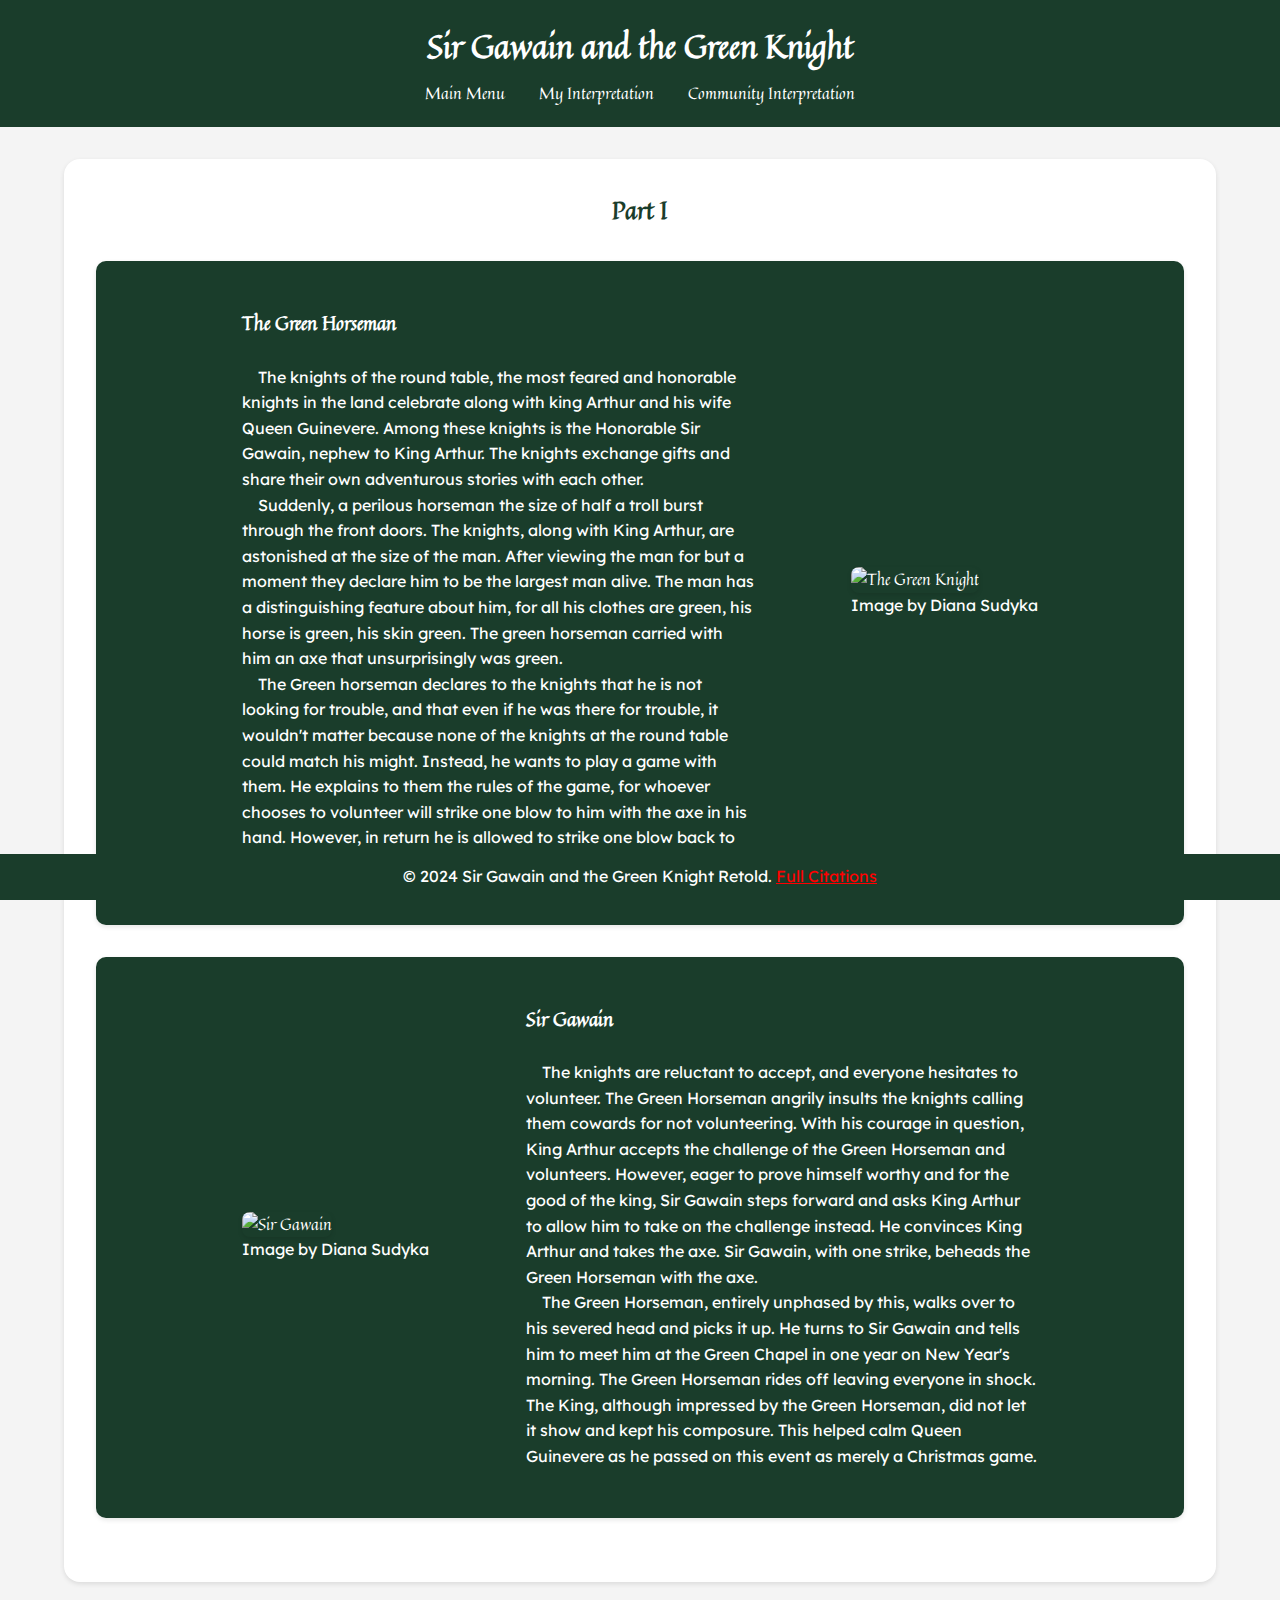
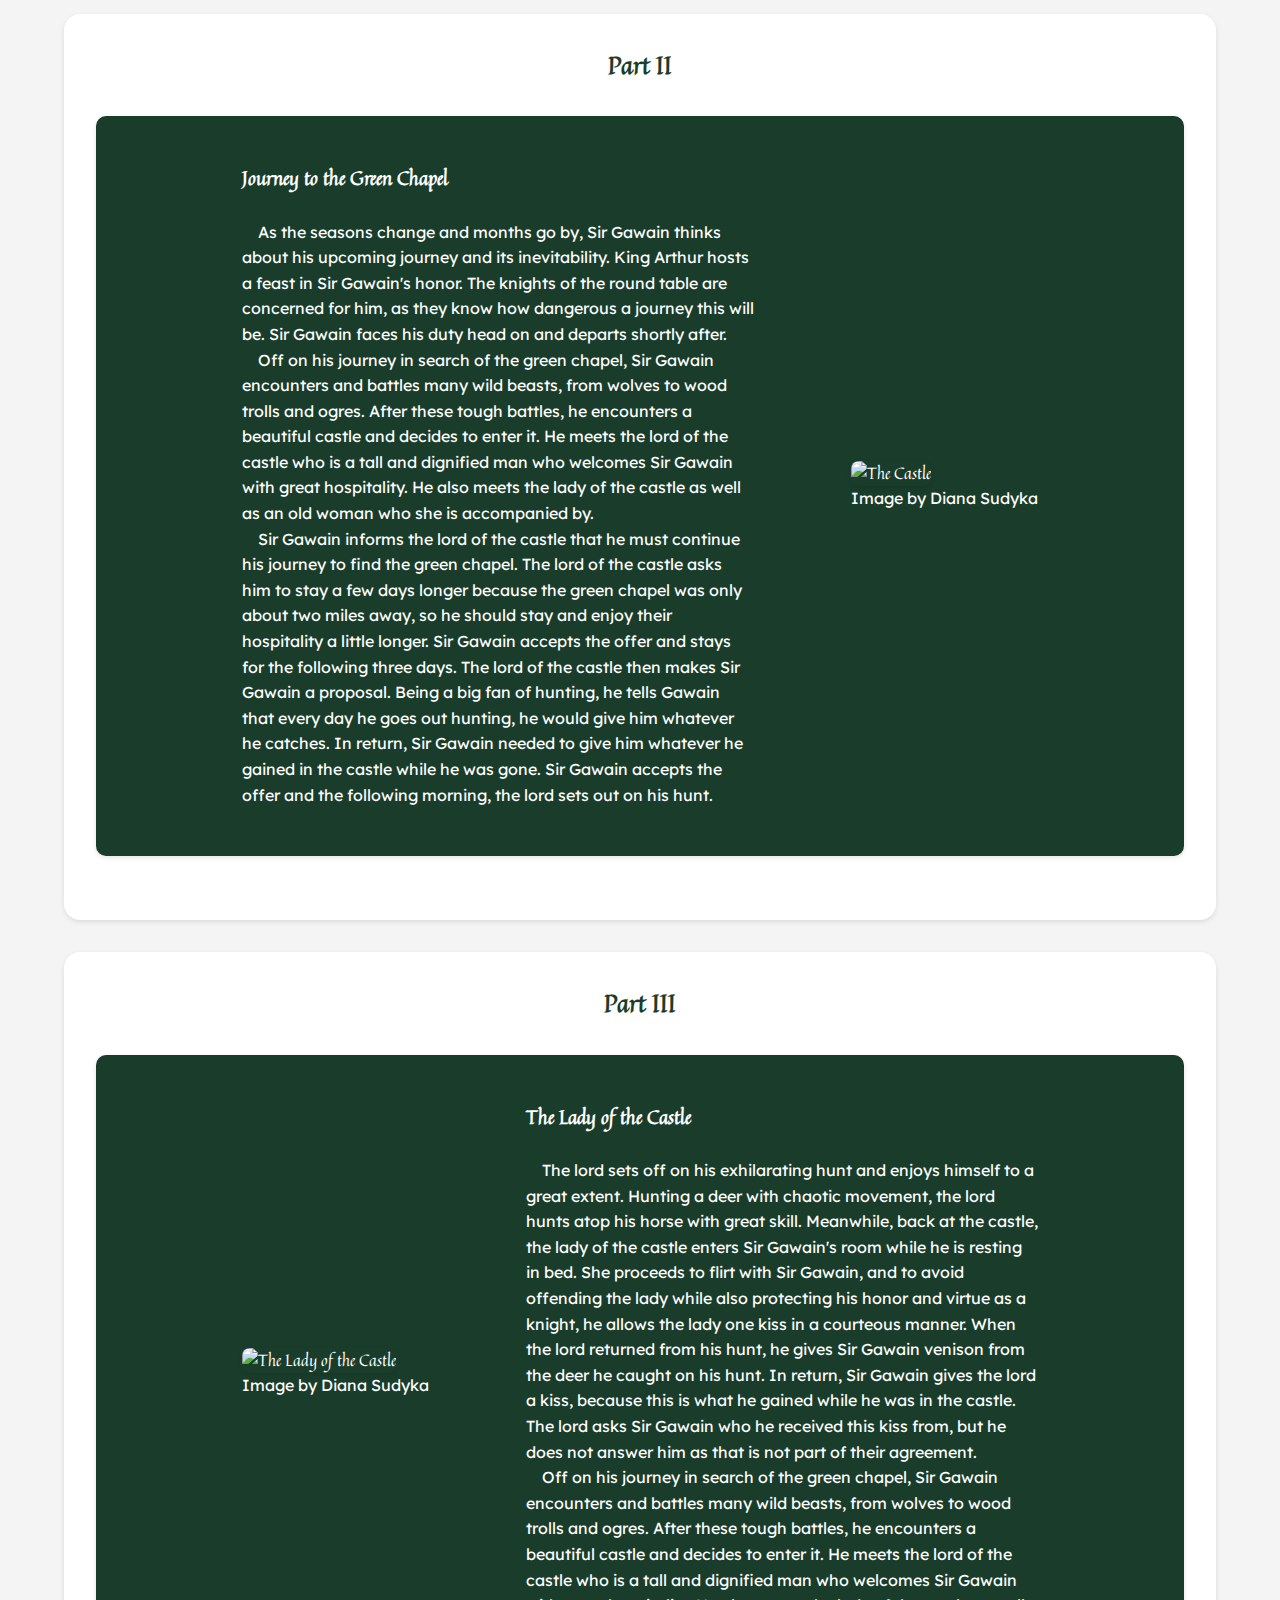
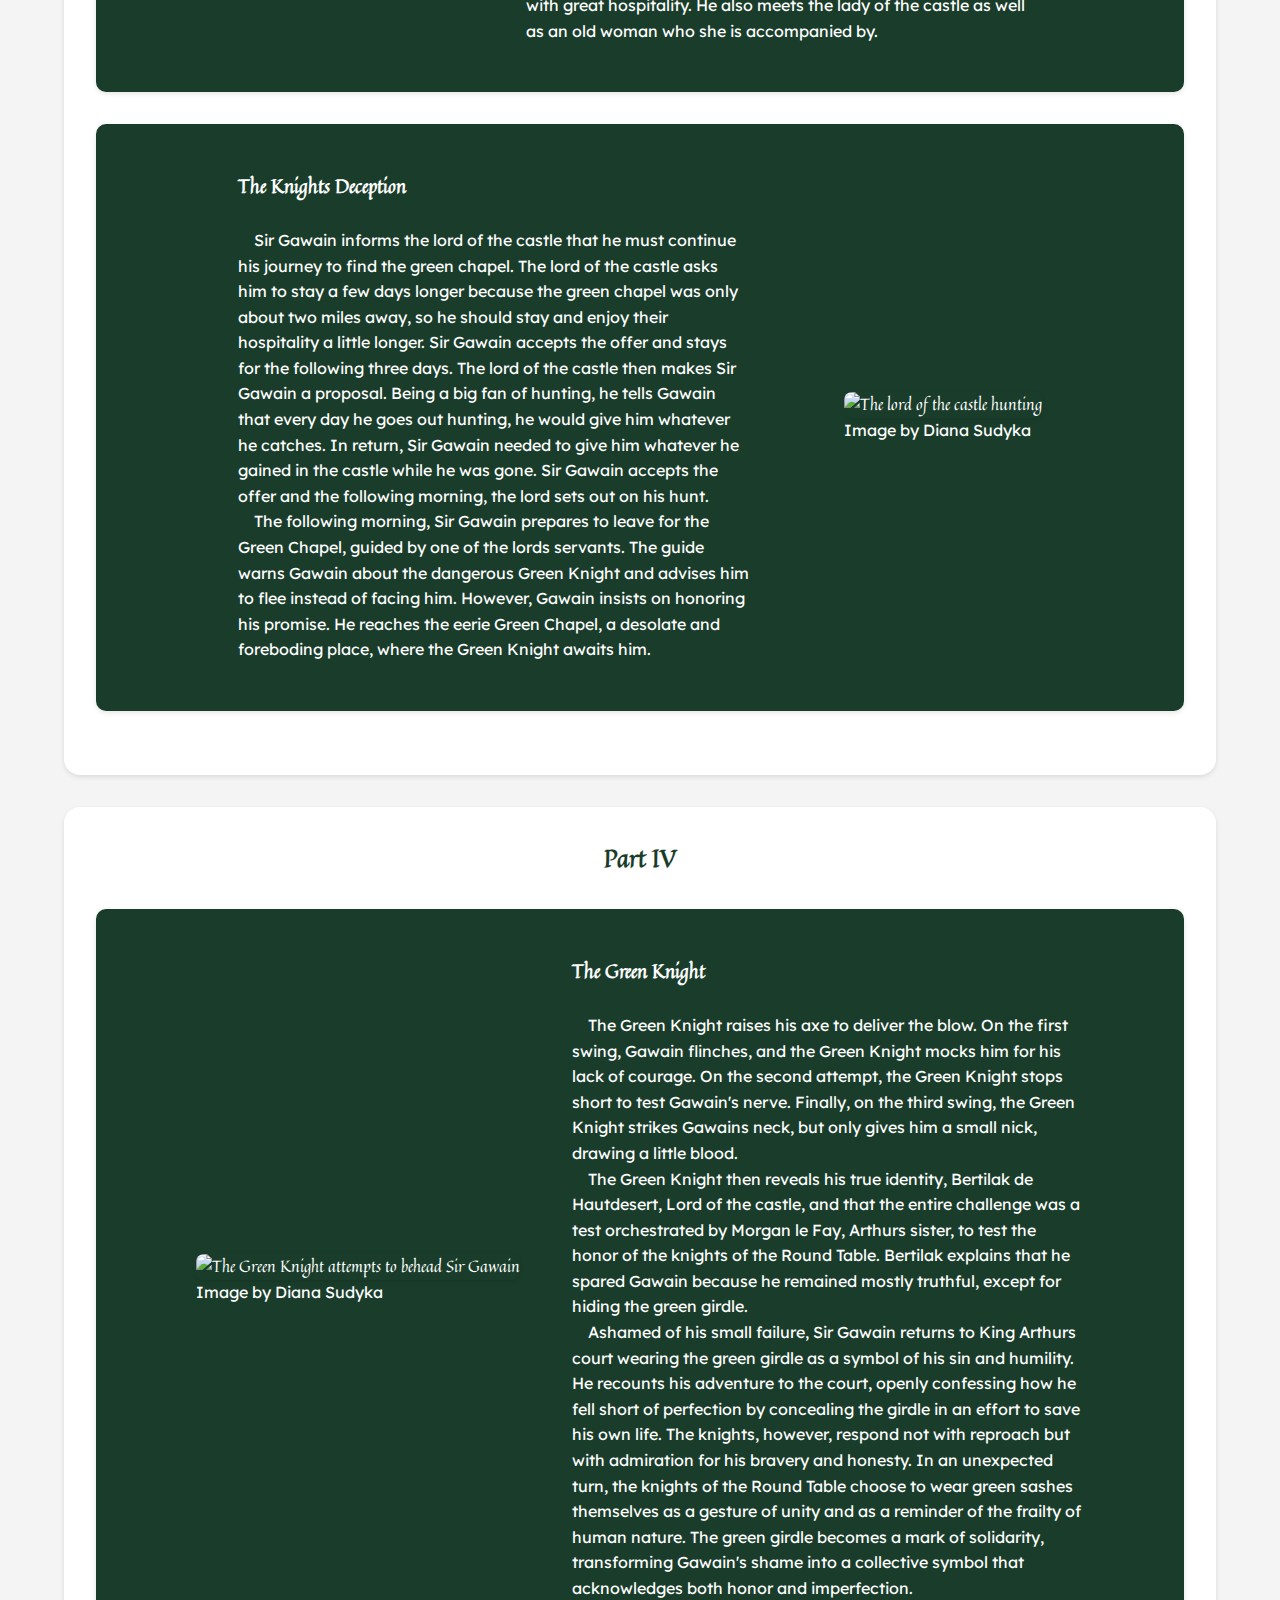
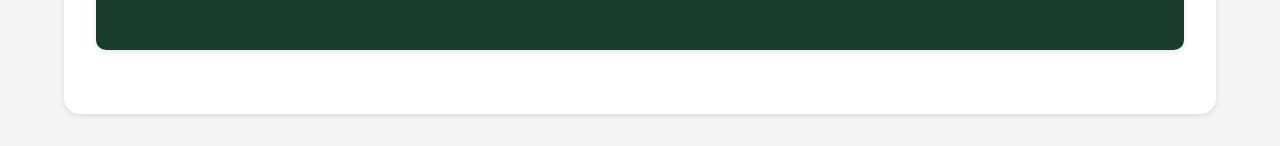
==== index.html @ 49ab085c "Add files via upload" ====
<!DOCTYPE html>
<html lang="en">
<head>
    <meta charset="UTF-8">
    <meta name="viewport" content="width=device-width, initial-scale=1.0">
    <meta name="author" content="Eduardo Salazar">
    <meta name="description" content="My Creative Reinterpretation assignment">
    <link rel="icon" href="/img/icon.png" type="image/png">
    <link rel="stylesheet" href="style.css" type="text/css">
    <title>Creative Reinterpretation</title>
</head>
<body>
    <header>
        <div class="logo">
            <h1>Sir Gawain and the Green Knight</h1>
        </div>
        <nav>
            <ul>
                <li><a href="index.html">Main Menu</a></li>
                <li><a href="my-inter.html">My Interpretation</a></li>
                <li><a href="com-inter.html">Community Interpretation</a></li>
            </ul>
        </nav>
    </header>

    <main>
        <section id="Part I" class="section">
            <h2>Part I</h2>
            <div class="figure">
                <div class="text">
                    <h3>The Green Horseman</h3>
                    <br>
                    <p>&nbsp;&nbsp;&nbsp;&nbsp;The knights of the round table, the most feared and honorable knights in the land celebrate along with king Arthur and his wife Queen Guinevere. Among these knights is the Honorable Sir Gawain, nephew to King Arthur. The knights exchange gifts and share their own adventurous stories with each other.</p>
                    <p>&nbsp;&nbsp;&nbsp;&nbsp;Suddenly, a perilous horseman the size of half a troll burst through the front doors. The knights, along with King Arthur, are astonished at the size of the man. After viewing the man for but a moment they declare him to be the largest man alive. The man has a distinguishing feature about him, for all his clothes are green, his horse is green, his skin green. The green horseman carried with him an axe that unsurprisingly was green.</p>
                    <p>&nbsp;&nbsp;&nbsp;&nbsp;The Green horseman declares to the knights that he is not looking for trouble, and that even if he was there for trouble, it wouldn't matter because none of the knights at the round table could match his might. Instead, he wants to play a game with them. He explains to them the rules of the game, for whoever chooses to volunteer will strike one blow to him with the axe in his hand. However, in return he is allowed to strike one blow back to them in exactly one year and one day from now.</p>
                </div>
                <figure>
                    <img src="img/img-1.jpg" alt="The Green Knight" style="max-height: 35vh;">
                    <figcaption>Image by Diana Sudyka</figcaption>
                </figure>
            </div>
            <div class="figure">
                <figure>
                    <img src="img/img-2.jpg" alt="Sir Gawain" style="max-width: 25vw;">
                    <figcaption>Image by Diana Sudyka</figcaption>
                </figure>
                <div class="text">
                    <h3>Sir Gawain</h3>
                    <br>
                    <p>&nbsp;&nbsp;&nbsp;&nbsp;The knights are reluctant to accept, and everyone hesitates to volunteer. The Green Horseman angrily insults the knights calling them cowards for not volunteering. With his courage in question, King Arthur accepts the challenge of the Green Horseman and volunteers. However, eager to prove himself worthy and for the good of the king, Sir Gawain steps forward and asks King Arthur to allow him to take on the challenge instead. He convinces King Arthur and takes the axe. Sir Gawain, with one strike, beheads the Green Horseman with the axe.</p>
                    <p>&nbsp;&nbsp;&nbsp;&nbsp;The Green Horseman, entirely unphased by this, walks over to his severed head and picks it up. He turns to Sir Gawain and tells him to meet him at the Green Chapel in one year on New Year's morning. The Green Horseman rides off leaving everyone in shock. The King, although impressed by the Green Horseman, did not let it show and kept his composure. This helped calm Queen Guinevere as he passed on this event as merely a Christmas game.</p>
                </div>
            </div>
        </section>

        <section id="Part II" class="section">
            <h2>Part II</h2>
            <div class="figure">
                <div class="text">
                    <h3>Journey to the Green Chapel</h3>
                    <br>
                    <p>&nbsp;&nbsp;&nbsp;&nbsp;As the seasons change and months go by, Sir Gawain thinks about his upcoming journey and its inevitability. King Arthur hosts a feast in Sir Gawain's honor. The knights of the round table are concerned for him, as they know how dangerous a journey this will be. Sir Gawain faces his duty head on and departs shortly after.</p>
                    <p>&nbsp;&nbsp;&nbsp;&nbsp;Off on his journey in search of the green chapel, Sir Gawain encounters and battles many wild beasts, from wolves to wood trolls and ogres. After these tough battles, he encounters a beautiful castle and decides to enter it. He meets the lord of the castle who is a tall and dignified man who welcomes Sir Gawain with great hospitality. He also meets the lady of the castle as well as an old woman who she is accompanied by.</p>
                    <p>&nbsp;&nbsp;&nbsp;&nbsp;Sir Gawain informs the lord of the castle that he must continue his journey to find the green chapel. The lord of the castle asks him to stay a few days longer because the green chapel was only about two miles away, so he should stay and enjoy their hospitality a little longer. Sir Gawain accepts the offer and stays for the following three days. The lord of the castle then makes Sir Gawain a proposal. Being a big fan of hunting, he tells Gawain that every day he goes out hunting, he would give him whatever he catches. In return, Sir Gawain needed to give him whatever he gained in the castle while he was gone. Sir Gawain accepts the offer and the following morning, the lord sets out on his hunt.</p>
                </div>
                <figure>
                    <img src="img/img-3.jpg" alt="The Castle" style="max-width: 30vw;">
                    <figcaption>Image by Diana Sudyka</figcaption>
                </figure>
            </div>
        </section>

        <section id="Part III" class="section">
            <h2>Part III</h2>
            <div class="figure">
                <figure>
                    <img src="img/img-6.jpg" alt="The Lady of the Castle" style="max-width: 25vw;">
                    <figcaption>Image by Diana Sudyka</figcaption>
                </figure>
                <div class="text">
                    <h3>The Lady of the Castle</h3>
                    <br>
                    <p>&nbsp;&nbsp;&nbsp;&nbsp;The lord sets off on his exhilarating hunt and enjoys himself to a great extent. Hunting a deer with chaotic movement, the lord hunts atop his horse with great skill. Meanwhile, back at the castle, the lady of the castle enters Sir Gawain's room while he is resting in bed. She proceeds to flirt with Sir Gawain, and to avoid offending the lady while also protecting his honor and virtue as a knight, he allows the lady one kiss in a courteous manner. When the lord returned from his hunt, he gives Sir Gawain venison from the deer he caught on his hunt. In return, Sir Gawain gives the lord a kiss, because this is what he gained while he was in the castle. The lord asks Sir Gawain who he received this kiss from, but he does not answer him as that is not part of their agreement.</p>
                    <p>&nbsp;&nbsp;&nbsp;&nbsp;Off on his journey in search of the green chapel, Sir Gawain encounters and battles many wild beasts, from wolves to wood trolls and ogres. After these tough battles, he encounters a beautiful castle and decides to enter it. He meets the lord of the castle who is a tall and dignified man who welcomes Sir Gawain with great hospitality. He also meets the lady of the castle as well as an old woman who she is accompanied by.</p>
                </div>
            </div>
            <div class="figure">
                <div class="text">
                    <h3>The Knights Deception</h3>
                    <br>
                    <p>&nbsp;&nbsp;&nbsp;&nbsp;Sir Gawain informs the lord of the castle that he must continue his journey to find the green chapel. The lord of the castle asks him to stay a few days longer because the green chapel was only about two miles away, so he should stay and enjoy their hospitality a little longer. Sir Gawain accepts the offer and stays for the following three days. The lord of the castle then makes Sir Gawain a proposal. Being a big fan of hunting, he tells Gawain that every day he goes out hunting, he would give him whatever he catches. In return, Sir Gawain needed to give him whatever he gained in the castle while he was gone. Sir Gawain accepts the offer and the following morning, the lord sets out on his hunt.</p>
                    <p>&nbsp;&nbsp;&nbsp;&nbsp;The following morning, Sir Gawain prepares to leave for the Green Chapel, guided by one of the lords servants. The guide warns Gawain about the dangerous Green Knight and advises him to flee instead of facing him. However, Gawain insists on honoring his promise. He reaches the eerie Green Chapel, a desolate and foreboding place, where the Green Knight awaits him.</p>
                </div>
                <figure>
                    <img src="img/img-5.jpg" alt="The lord of the castle hunting" style="max-width: 30vw;">
                    <figcaption>Image by Diana Sudyka</figcaption>
                </figure>
            </div>
        </section>

        <section id="Part IV" class="section">
            <h2>Part IV</h2>
            <div class="figure">
                <figure>
                    <img src="img/img-4.jpg" alt="The Green Knight attempts to behead Sir Gawain">
                    <figcaption>Image by Diana Sudyka</figcaption>
                </figure>
                <div class="text">
                    <h3>The Green Knight</h3>
                    <br>
                    <p>&nbsp;&nbsp;&nbsp;&nbsp;The Green Knight raises his axe to deliver the blow. On the first swing, Gawain flinches, and the Green Knight mocks him for his lack of courage. On the second attempt, the Green Knight stops short to test Gawain's nerve. Finally, on the third swing, the Green Knight strikes Gawains neck, but only gives him a small nick, drawing a little blood.</p>
                    <p>&nbsp;&nbsp;&nbsp;&nbsp;The Green Knight then reveals his true identity, Bertilak de Hautdesert, Lord of the castle, and that the entire challenge was a test orchestrated by Morgan le Fay, Arthurs sister, to test the honor of the knights of the Round Table. Bertilak explains that he spared Gawain because he remained mostly truthful, except for hiding the green girdle.</p>
                    <p>&nbsp;&nbsp;&nbsp;&nbsp;Ashamed of his small failure, Sir Gawain returns to King Arthurs court wearing the green girdle as a symbol of his sin and humility. He recounts his adventure to the court, openly confessing how he fell short of perfection by concealing the girdle in an effort to save his own life. The knights, however, respond not with reproach but with admiration for his bravery and honesty. In an unexpected turn, the knights of the Round Table choose to wear green sashes themselves as a gesture of unity and as a reminder of the frailty of human nature. The green girdle becomes a mark of solidarity, transforming Gawain's shame into a collective symbol that acknowledges both honor and imperfection.</p>
                </div>
            </div>
        </section>
    </main>

    <footer>
        <p>&copy; 2024 Sir Gawain and the Green Knight Retold. <a href="citations.html" style="color: red; text-decoration: underline;">Full Citations</a></p>
    </footer>
</body>
</html>
---- style.css ----
@import url('https://fonts.googleapis.com/css2?family=Lexend+Deca&family=Quintessential&display=swap');

:root {
    --Green: #1a3d2b;
}
* {
    margin: 0;
    padding: 0;
    box-sizing: border-box;
}

body {
    font-family: "Quintessential", serif;
    line-height: 1.6;
    background-color: #f4f4f4;
    color: white;
}

p {
    font-family: "Lexend Deca", sans-serif;
}

/* --------------------------------------------- */

header {
    background-color: var(--Green);
    color: white;
    padding: 20px;
    text-align: center;
}

h1 {
    font-size: 2em;
    margin-bottom: 10px;
}

li {
    display: inline;
    margin: 0 15px;
}

a {
    color: white;
    text-decoration: none;
}

a:hover {
    text-decoration: underline;
}

/* ------------------------------------------------ */

img {
    border-radius: 8px;
    box-shadow: 0 2px 5px rgba(0, 0, 0, 0.1);
}

.text {
    max-width: 40vw;
}

.figure {
    background-color: var(--Green);
    margin: 2rem auto;
    display: flex;
    justify-content: space-evenly;
    align-items: center;
    padding: 3rem;
    border-radius: 10px;
    box-shadow: 0 2px 5px rgba(0, 0, 0, 0.1);
}

.section {
    margin: 2rem auto;
    padding: 2rem;
    max-width: 90vw;
    background-color: white;
    border-radius: 1rem;
    box-shadow: 0 2px 5px rgba(0, 0, 0, 0.1);
}

h2 {
    text-align: center;
    color: var(--Green);
}

article {
    margin-bottom: 20px;
}

h3 {
    color: white;
}

/* ----------------------------------------------- */

footer {
    text-align: center;
    background-color: var(--Green);
    color: white;
    padding: 10px;
    width: 100%;
    bottom: 0;
    position: fixed;
}

figcaption {
    font-family: "Lexend Deca", sans-serif;
}

.citations {
    text-align: center;
    color: black
}
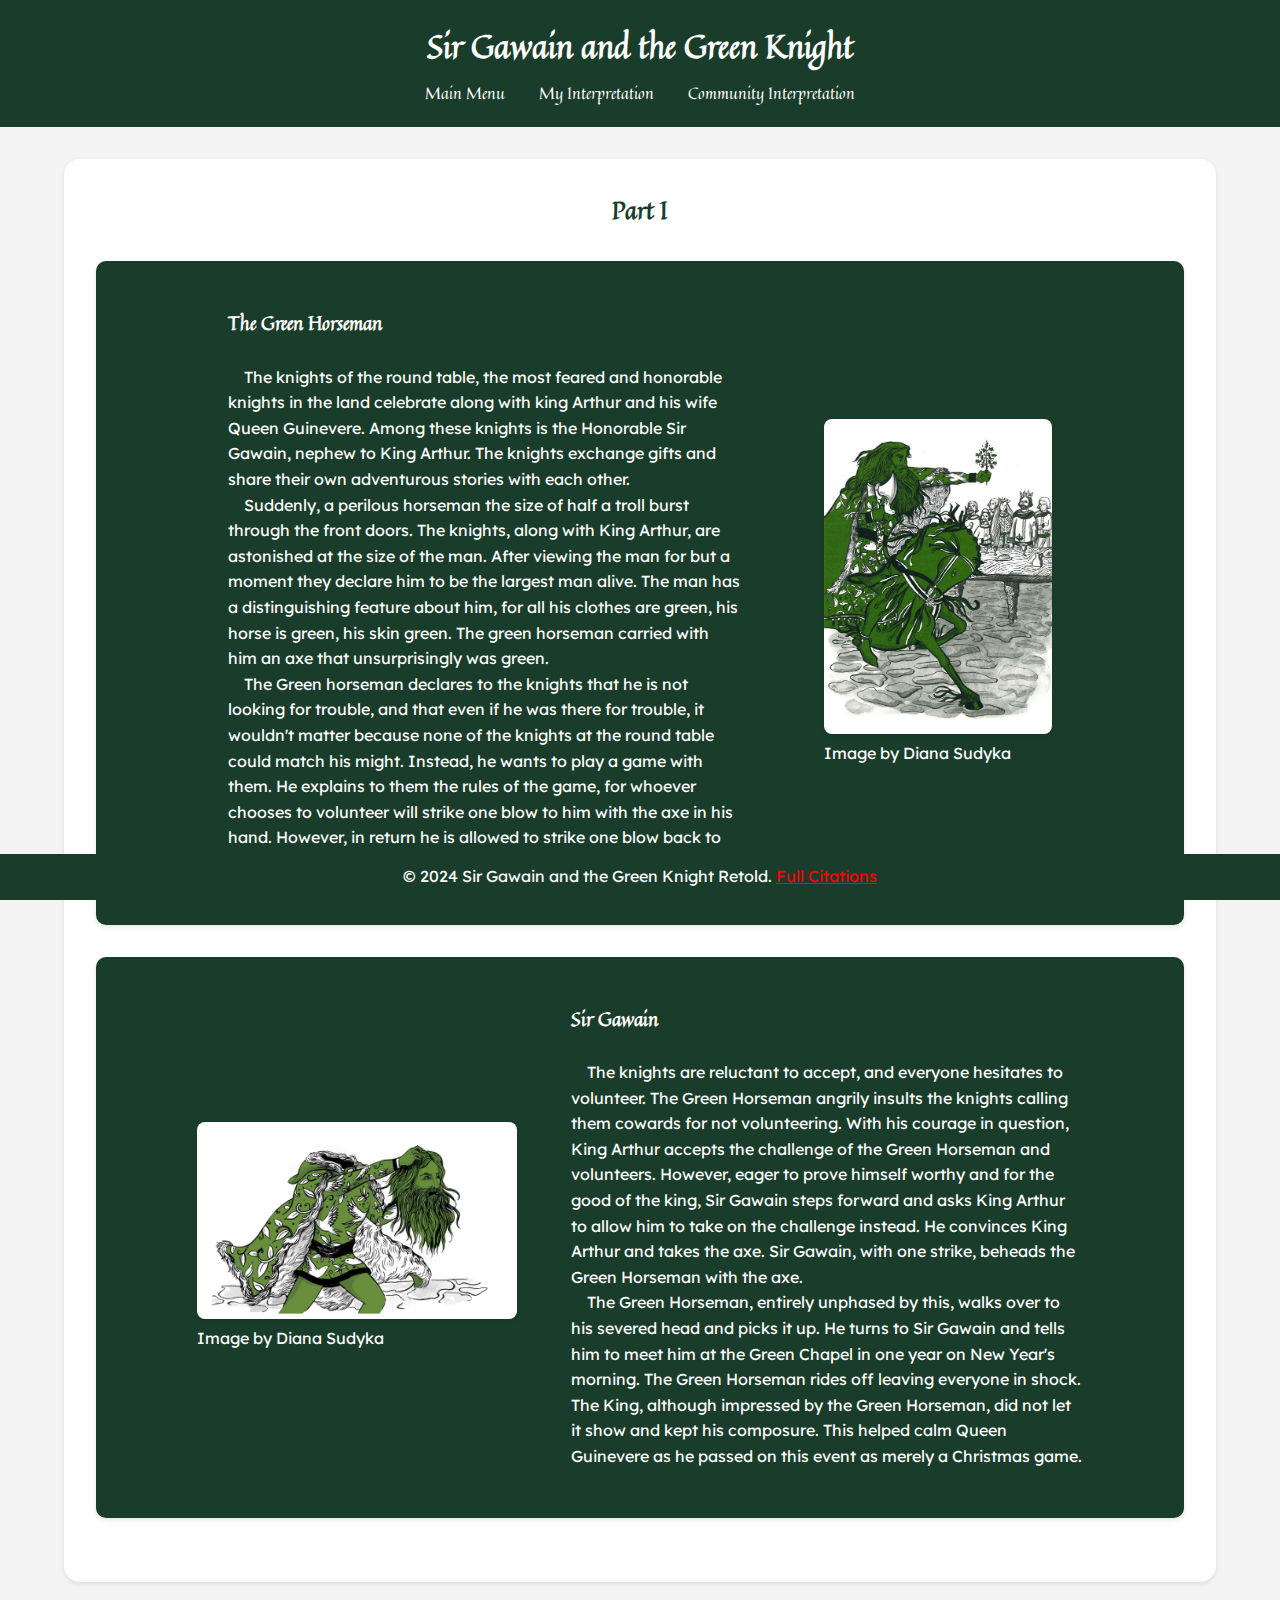
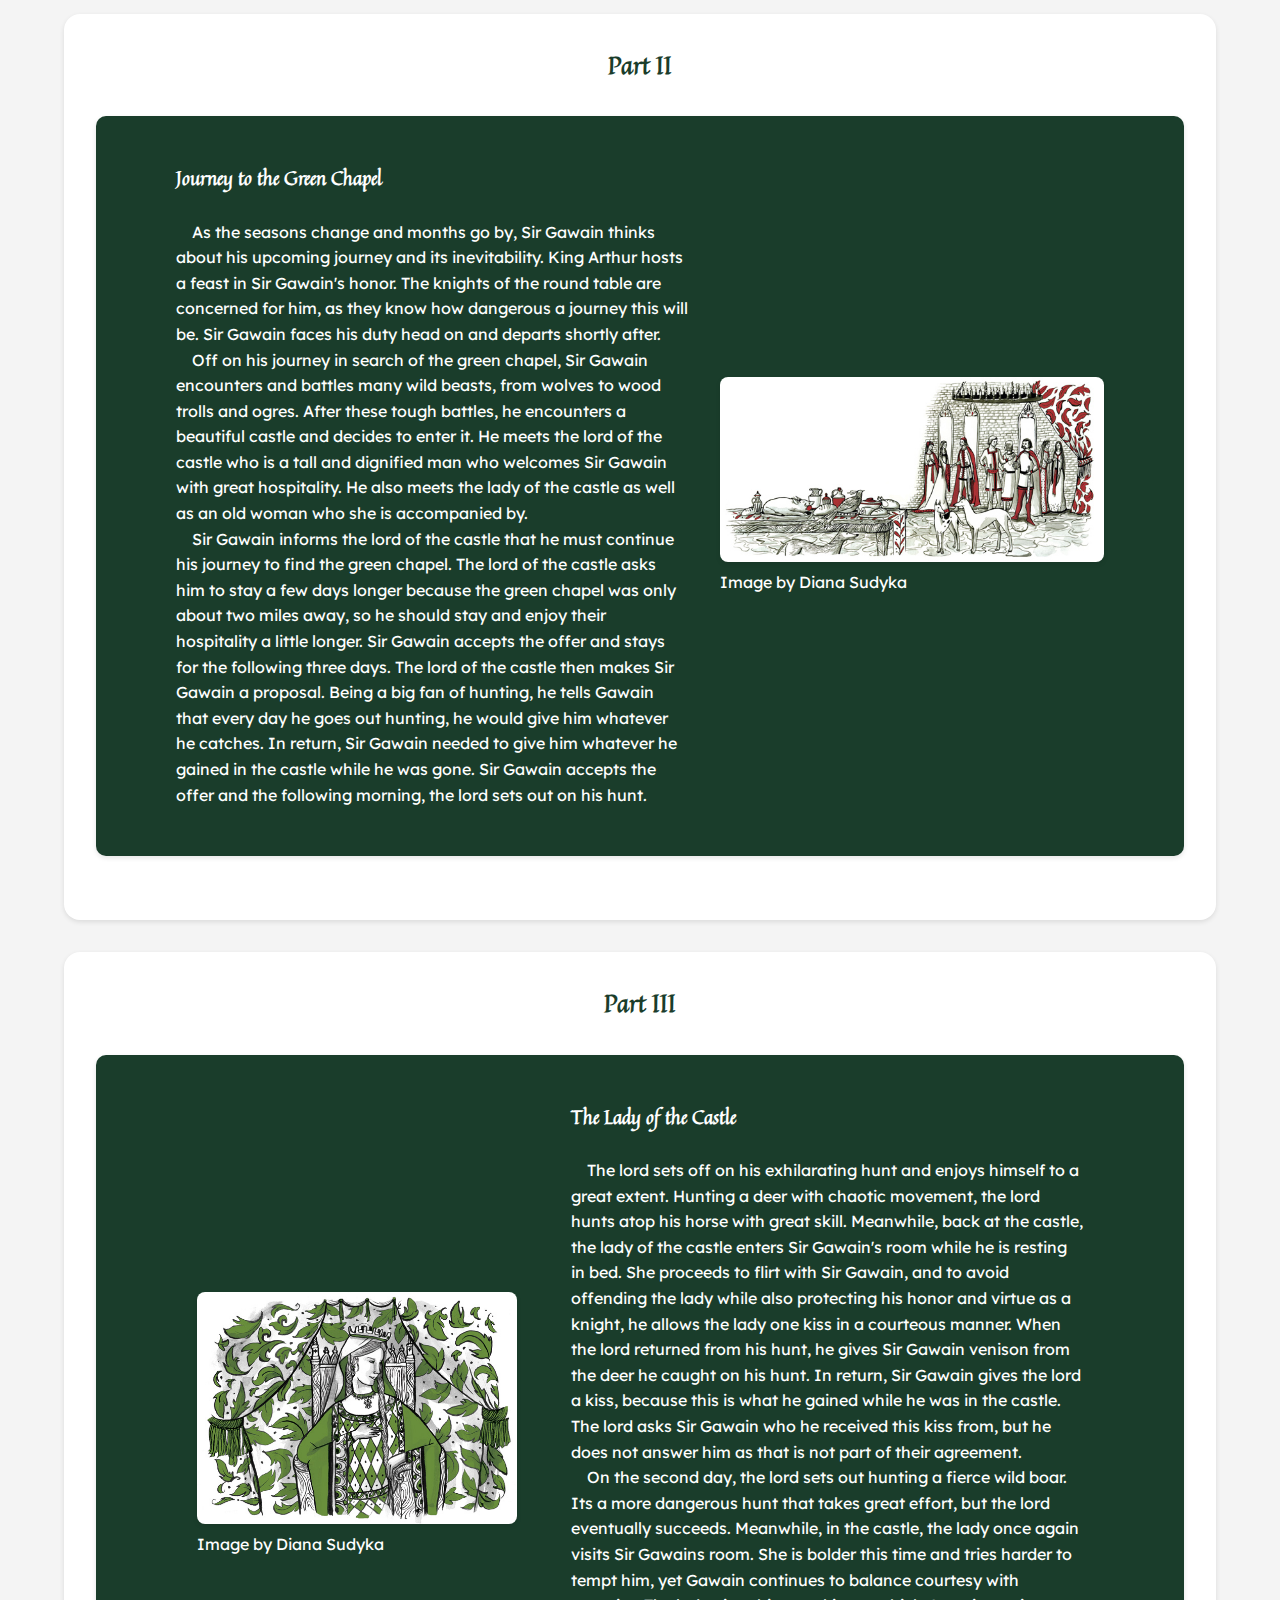
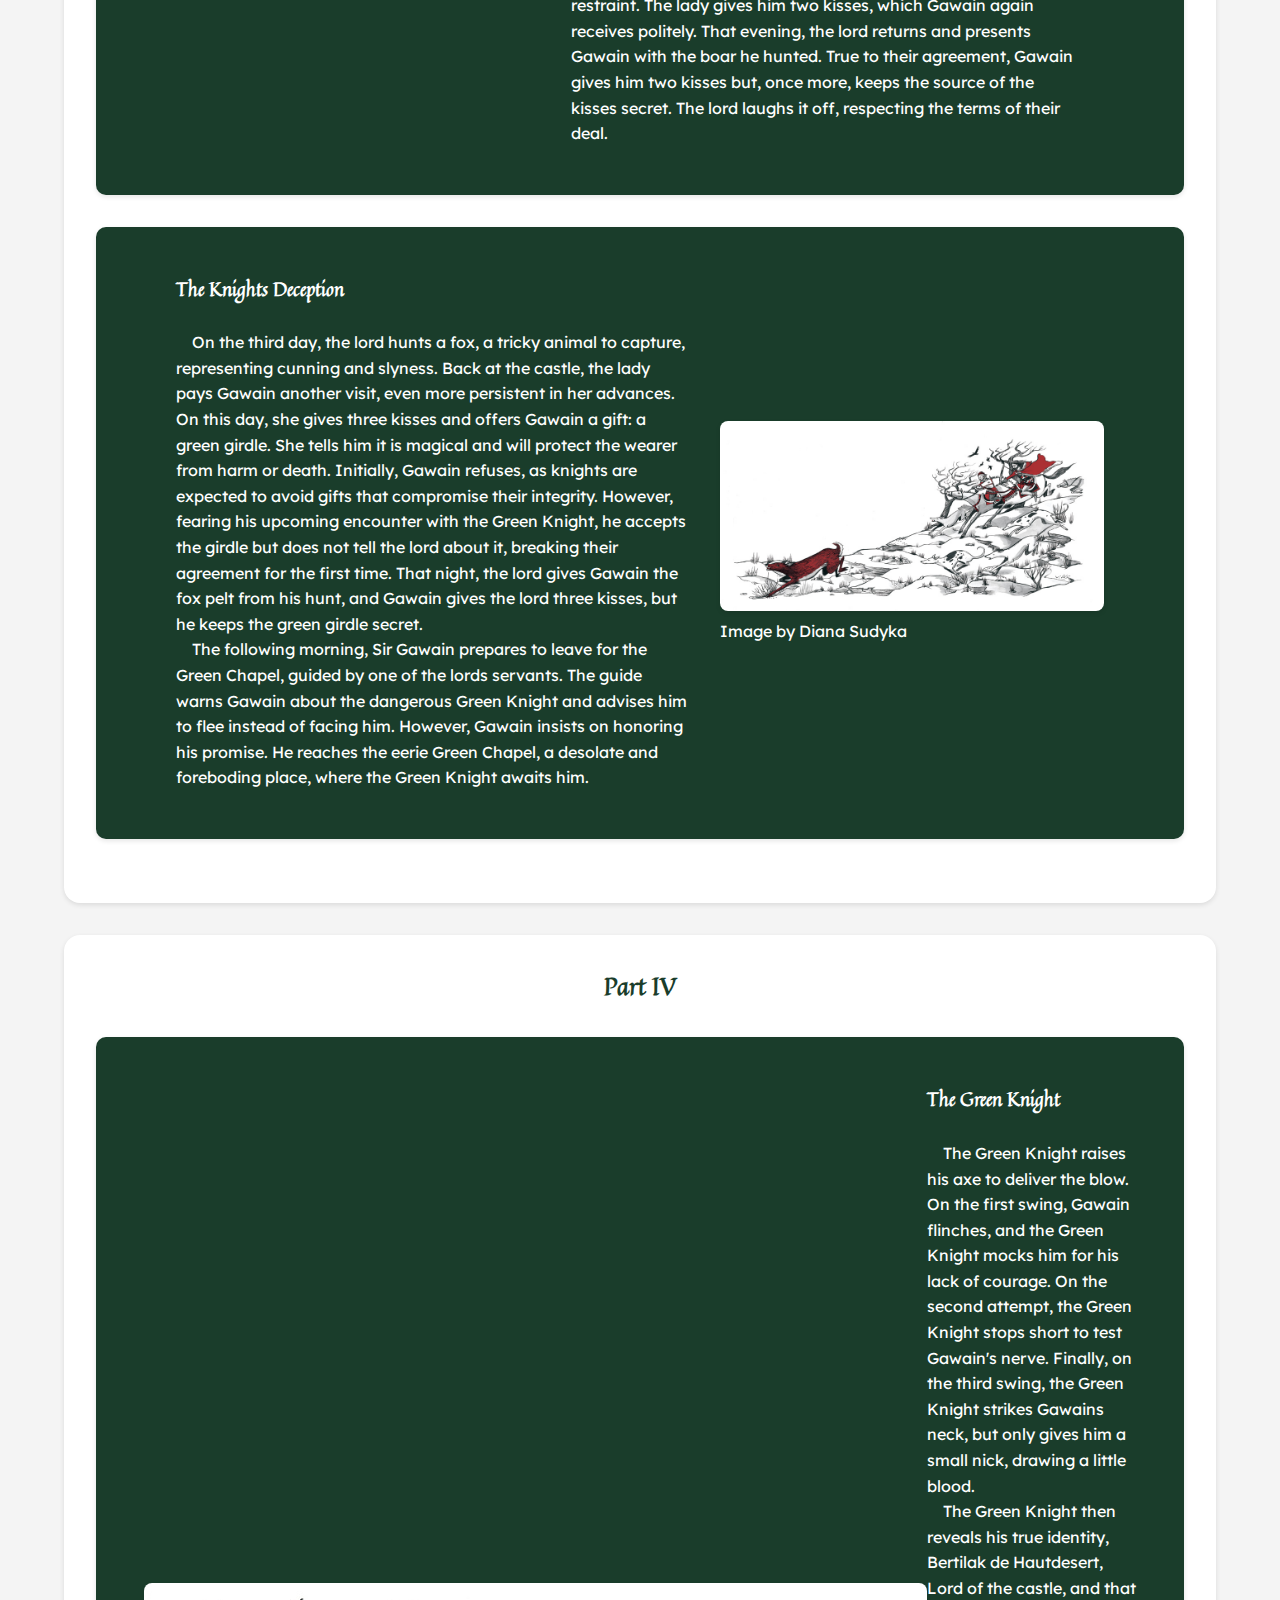
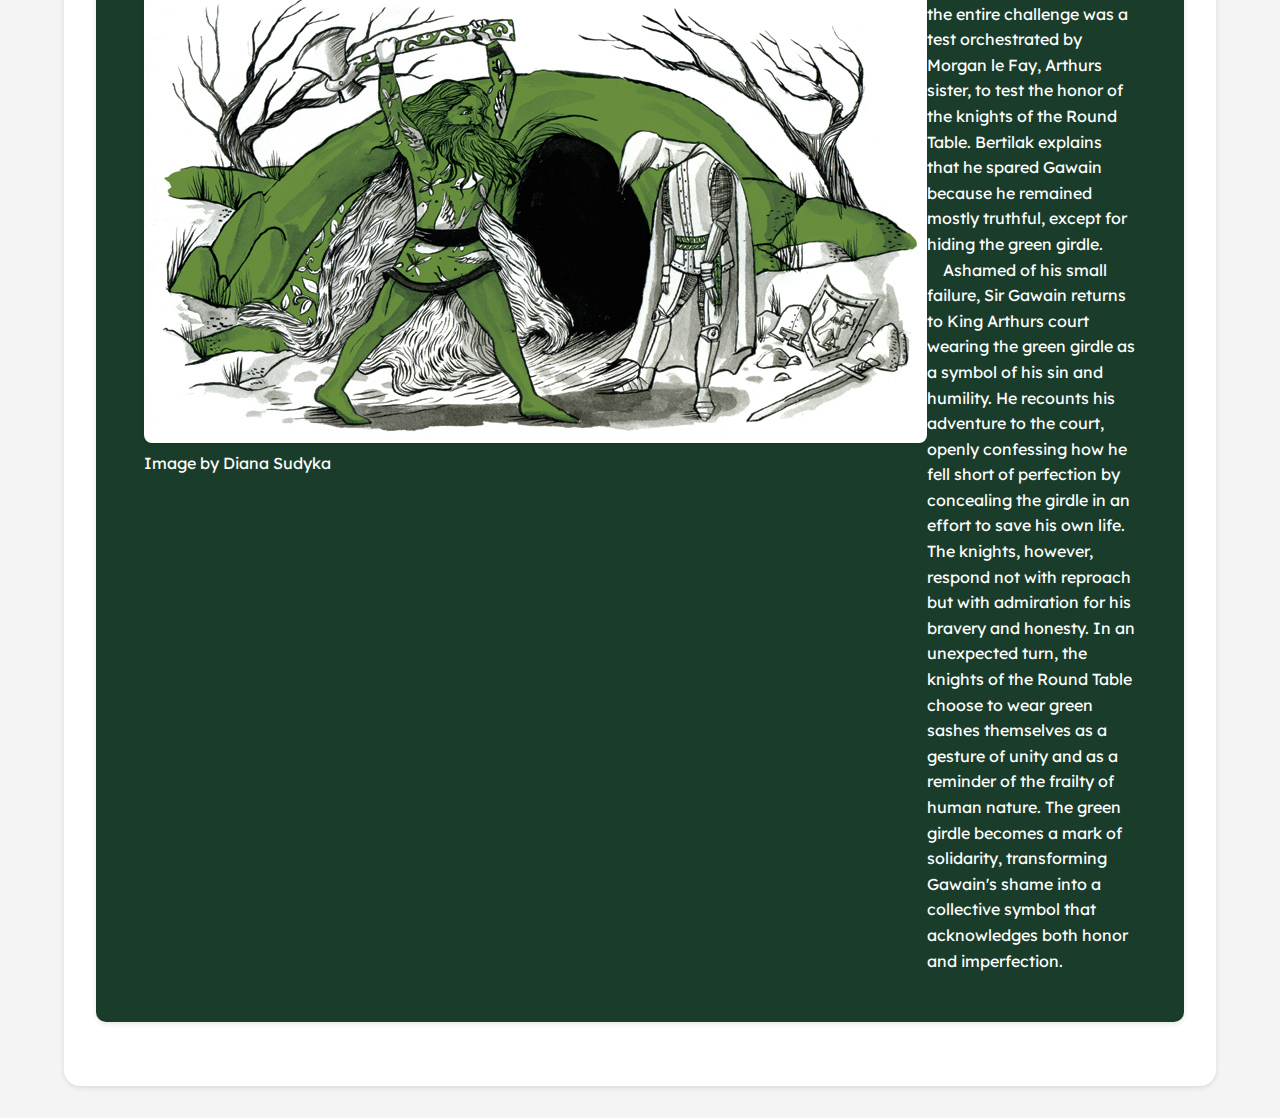
==== commit 80f5e449: "Add files via upload" ====
--- a/index.html
+++ b/index.html
@@ -81,14 +81,14 @@
                     <h3>The Lady of the Castle</h3>
                     <br>
                     <p>&nbsp;&nbsp;&nbsp;&nbsp;The lord sets off on his exhilarating hunt and enjoys himself to a great extent. Hunting a deer with chaotic movement, the lord hunts atop his horse with great skill. Meanwhile, back at the castle, the lady of the castle enters Sir Gawain's room while he is resting in bed. She proceeds to flirt with Sir Gawain, and to avoid offending the lady while also protecting his honor and virtue as a knight, he allows the lady one kiss in a courteous manner. When the lord returned from his hunt, he gives Sir Gawain venison from the deer he caught on his hunt. In return, Sir Gawain gives the lord a kiss, because this is what he gained while he was in the castle. The lord asks Sir Gawain who he received this kiss from, but he does not answer him as that is not part of their agreement.</p>
-                    <p>&nbsp;&nbsp;&nbsp;&nbsp;Off on his journey in search of the green chapel, Sir Gawain encounters and battles many wild beasts, from wolves to wood trolls and ogres. After these tough battles, he encounters a beautiful castle and decides to enter it. He meets the lord of the castle who is a tall and dignified man who welcomes Sir Gawain with great hospitality. He also meets the lady of the castle as well as an old woman who she is accompanied by.</p>
+                    <p>&nbsp;&nbsp;&nbsp;&nbsp;On the second day, the lord sets out hunting a fierce wild boar. Its a more dangerous hunt that takes great effort, but the lord eventually succeeds. Meanwhile, in the castle, the lady once again visits Sir Gawains room. She is bolder this time and tries harder to tempt him, yet Gawain continues to balance courtesy with restraint. The lady gives him two kisses, which Gawain again receives politely. That evening, the lord returns and presents Gawain with the boar he hunted. True to their agreement, Gawain gives him two kisses but, once more, keeps the source of the kisses secret. The lord laughs it off, respecting the terms of their deal.</p>
                 </div>
             </div>
             <div class="figure">
                 <div class="text">
                     <h3>The Knights Deception</h3>
                     <br>
-                    <p>&nbsp;&nbsp;&nbsp;&nbsp;Sir Gawain informs the lord of the castle that he must continue his journey to find the green chapel. The lord of the castle asks him to stay a few days longer because the green chapel was only about two miles away, so he should stay and enjoy their hospitality a little longer. Sir Gawain accepts the offer and stays for the following three days. The lord of the castle then makes Sir Gawain a proposal. Being a big fan of hunting, he tells Gawain that every day he goes out hunting, he would give him whatever he catches. In return, Sir Gawain needed to give him whatever he gained in the castle while he was gone. Sir Gawain accepts the offer and the following morning, the lord sets out on his hunt.</p>
+                    <p>&nbsp;&nbsp;&nbsp;&nbsp;On the third day, the lord hunts a fox, a tricky animal to capture, representing cunning and slyness. Back at the castle, the lady pays Gawain another visit, even more persistent in her advances. On this day, she gives three kisses and offers Gawain a gift: a green girdle. She tells him it is magical and will protect the wearer from harm or death. Initially, Gawain refuses, as knights are expected to avoid gifts that compromise their integrity. However, fearing his upcoming encounter with the Green Knight, he accepts the girdle but does not tell the lord about it, breaking their agreement for the first time. That night, the lord gives Gawain the fox pelt from his hunt, and Gawain gives the lord three kisses, but he keeps the green girdle secret.</p>
                     <p>&nbsp;&nbsp;&nbsp;&nbsp;The following morning, Sir Gawain prepares to leave for the Green Chapel, guided by one of the lords servants. The guide warns Gawain about the dangerous Green Knight and advises him to flee instead of facing him. However, Gawain insists on honoring his promise. He reaches the eerie Green Chapel, a desolate and foreboding place, where the Green Knight awaits him.</p>
                 </div>
                 <figure>
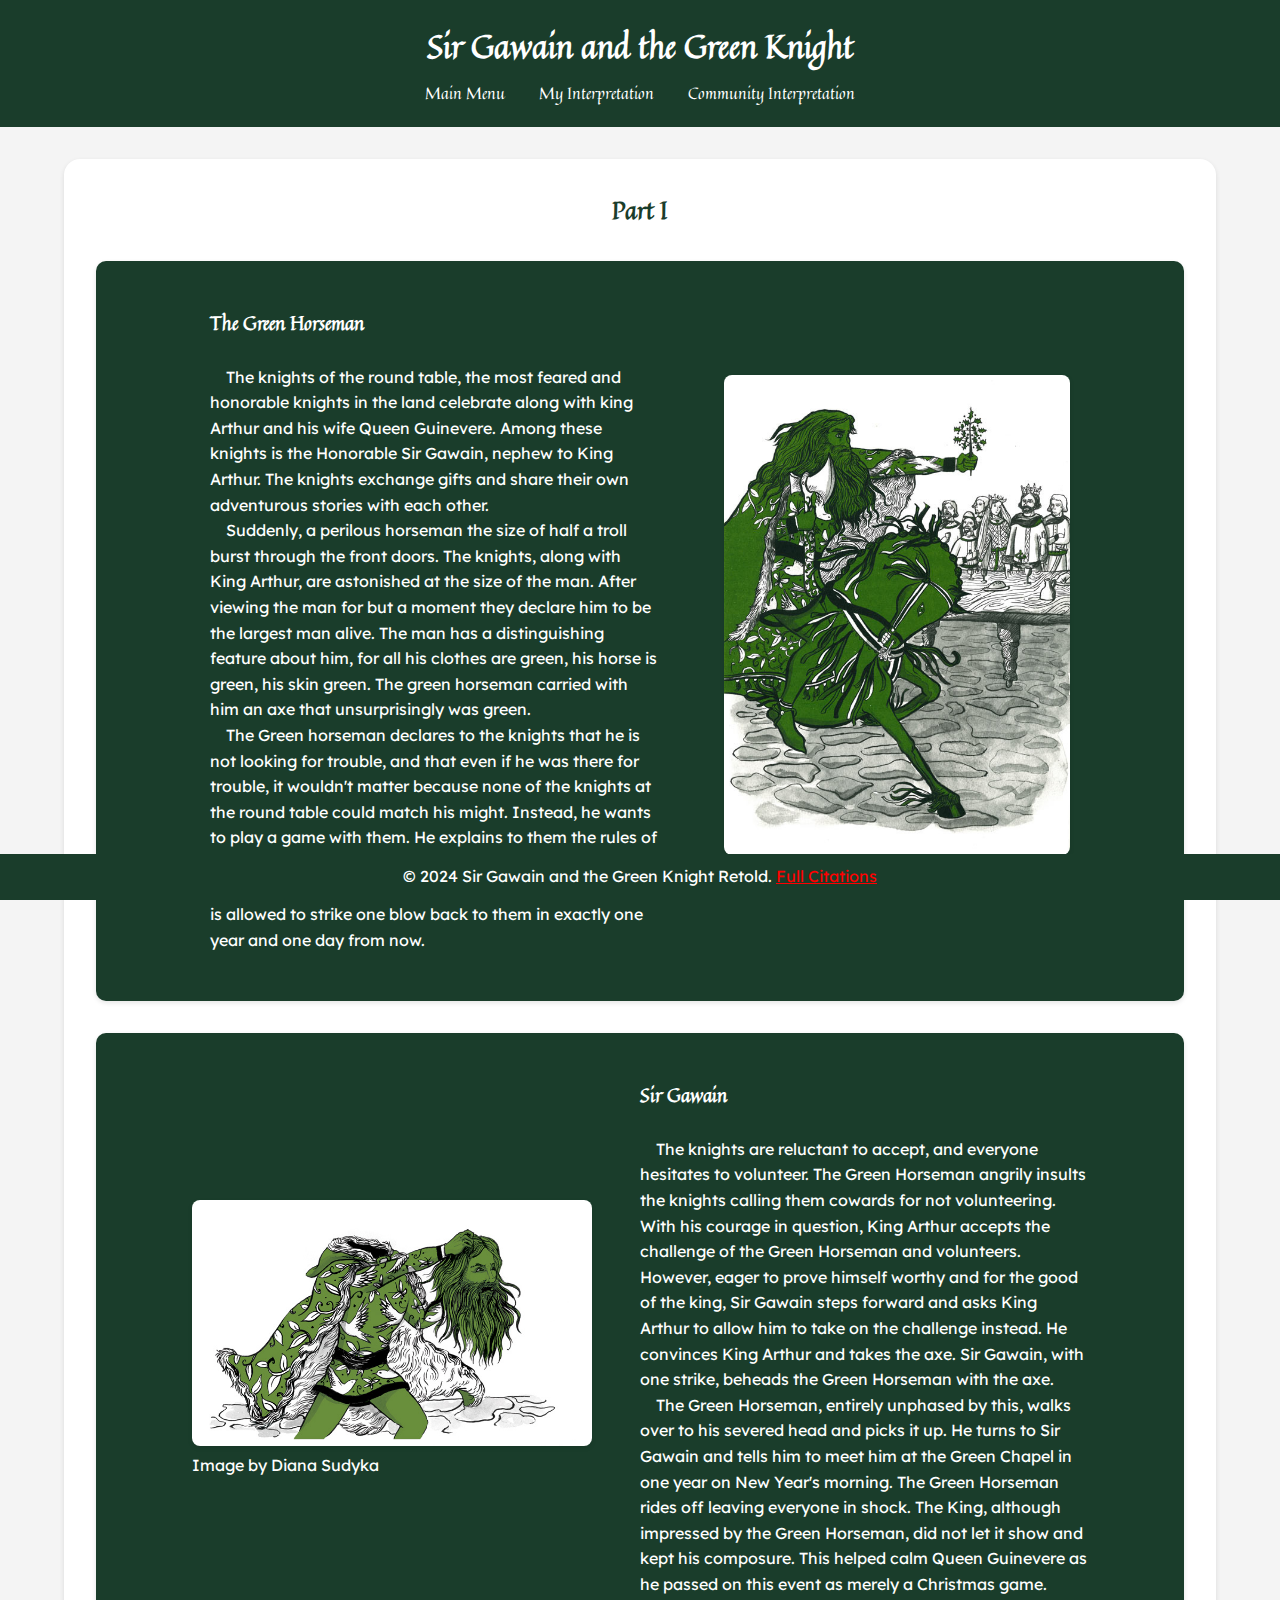
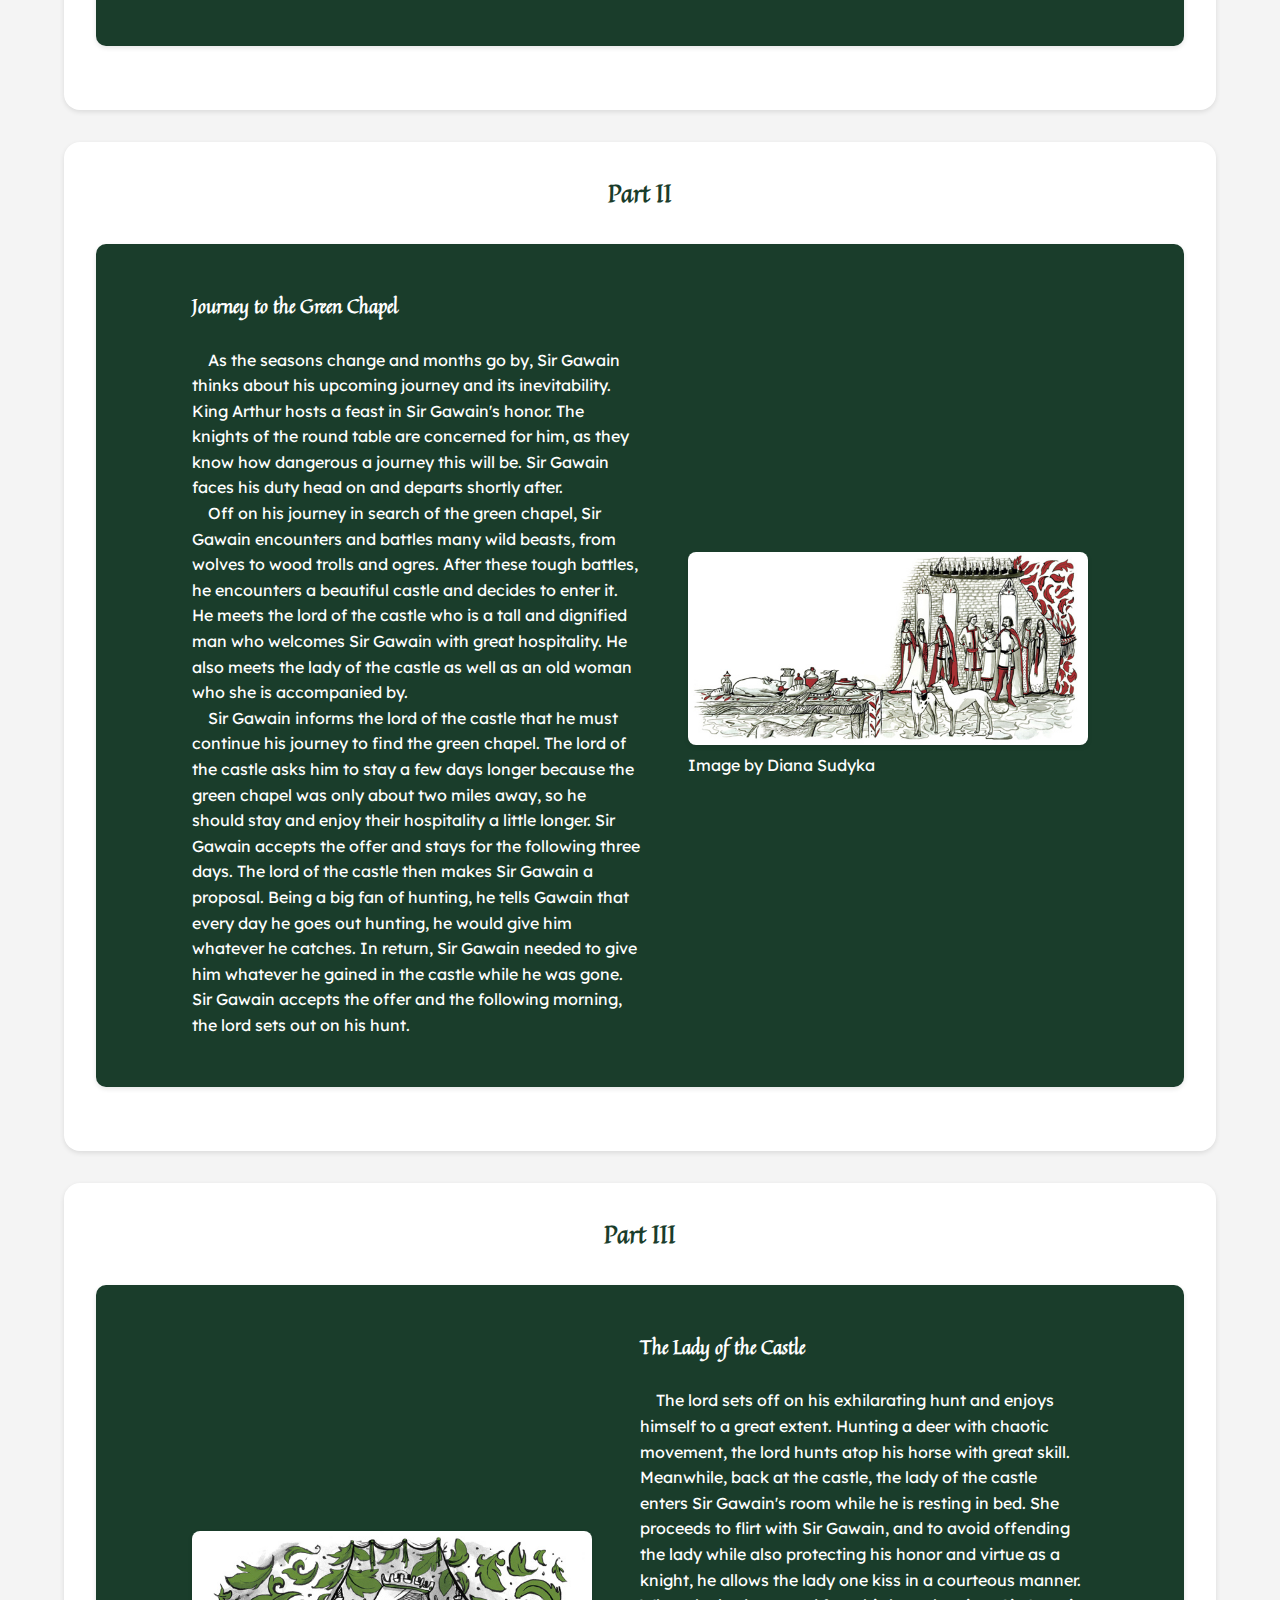
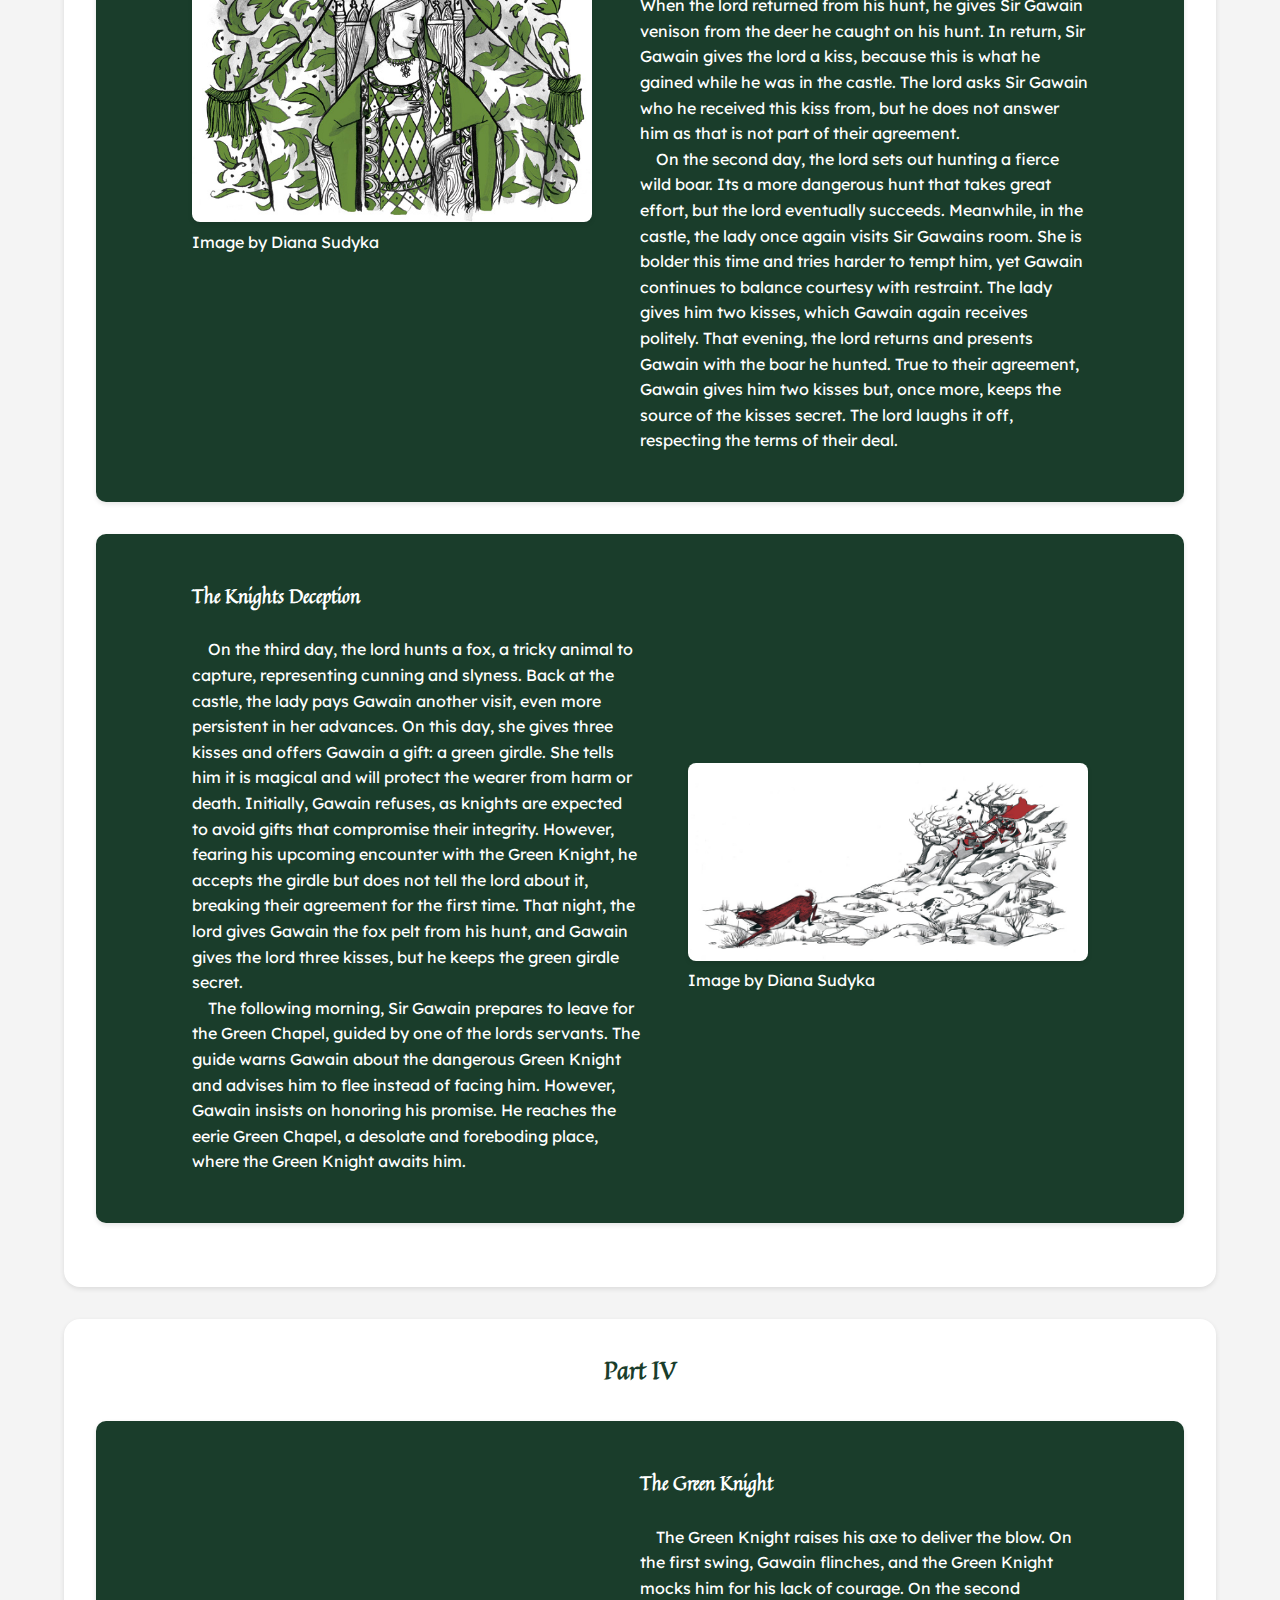
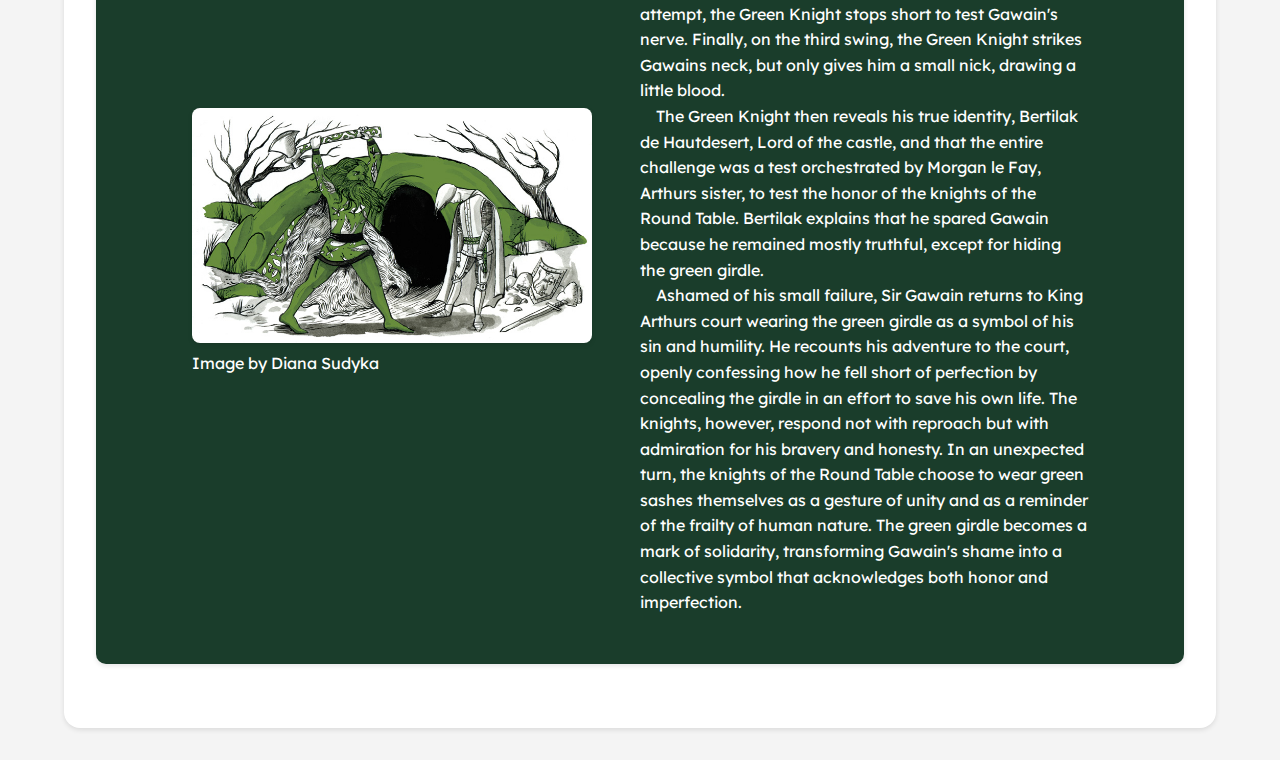
==== commit 312fe397: "Add files via upload" ====
--- a/index.html
+++ b/index.html
@@ -35,13 +35,13 @@
                     <p>&nbsp;&nbsp;&nbsp;&nbsp;The Green horseman declares to the knights that he is not looking for trouble, and that even if he was there for trouble, it wouldn't matter because none of the knights at the round table could match his might. Instead, he wants to play a game with them. He explains to them the rules of the game, for whoever chooses to volunteer will strike one blow to him with the axe in his hand. However, in return he is allowed to strike one blow back to them in exactly one year and one day from now.</p>
                 </div>
                 <figure>
-                    <img src="img/img-1.jpg" alt="The Green Knight" style="max-height: 35vh;">
+                    <img src="img/img-1.jpg" alt="The Green Knight" class="img-1">
                     <figcaption>Image by Diana Sudyka</figcaption>
                 </figure>
             </div>
             <div class="figure">
                 <figure>
-                    <img src="img/img-2.jpg" alt="Sir Gawain" style="max-width: 25vw;">
+                    <img src="img/img-2.jpg" alt="Sir Gawain" class="img-2">
                     <figcaption>Image by Diana Sudyka</figcaption>
                 </figure>
                 <div class="text">
@@ -64,7 +64,7 @@
                     <p>&nbsp;&nbsp;&nbsp;&nbsp;Sir Gawain informs the lord of the castle that he must continue his journey to find the green chapel. The lord of the castle asks him to stay a few days longer because the green chapel was only about two miles away, so he should stay and enjoy their hospitality a little longer. Sir Gawain accepts the offer and stays for the following three days. The lord of the castle then makes Sir Gawain a proposal. Being a big fan of hunting, he tells Gawain that every day he goes out hunting, he would give him whatever he catches. In return, Sir Gawain needed to give him whatever he gained in the castle while he was gone. Sir Gawain accepts the offer and the following morning, the lord sets out on his hunt.</p>
                 </div>
                 <figure>
-                    <img src="img/img-3.jpg" alt="The Castle" style="max-width: 30vw;">
+                    <img src="img/img-3.jpg" alt="The Castle" class="img-3">
                     <figcaption>Image by Diana Sudyka</figcaption>
                 </figure>
             </div>
@@ -74,7 +74,7 @@
             <h2>Part III</h2>
             <div class="figure">
                 <figure>
-                    <img src="img/img-6.jpg" alt="The Lady of the Castle" style="max-width: 25vw;">
+                    <img src="img/img-6.jpg" alt="The Lady of the Castle" class="img-4">
                     <figcaption>Image by Diana Sudyka</figcaption>
                 </figure>
                 <div class="text">
@@ -92,7 +92,7 @@
                     <p>&nbsp;&nbsp;&nbsp;&nbsp;The following morning, Sir Gawain prepares to leave for the Green Chapel, guided by one of the lords servants. The guide warns Gawain about the dangerous Green Knight and advises him to flee instead of facing him. However, Gawain insists on honoring his promise. He reaches the eerie Green Chapel, a desolate and foreboding place, where the Green Knight awaits him.</p>
                 </div>
                 <figure>
-                    <img src="img/img-5.jpg" alt="The lord of the castle hunting" style="max-width: 30vw;">
+                    <img src="img/img-5.jpg" alt="The lord of the castle hunting" class="img-5">
                     <figcaption>Image by Diana Sudyka</figcaption>
                 </figure>
             </div>
@@ -102,7 +102,7 @@
             <h2>Part IV</h2>
             <div class="figure">
                 <figure>
-                    <img src="img/img-4.jpg" alt="The Green Knight attempts to behead Sir Gawain">
+                    <img src="img/img-4.jpg" alt="The Green Knight attempts to behead Sir Gawain" class="img-6">
                     <figcaption>Image by Diana Sudyka</figcaption>
                 </figure>
                 <div class="text">
--- a/style.css
+++ b/style.css
@@ -92,6 +92,11 @@
     color: white;
 }
 
+textarea {
+    width: 30rem;
+    height: 10rem;
+}
+
 /* ----------------------------------------------- */
 
 footer {
@@ -111,4 +116,119 @@
 .citations {
     text-align: center;
     color: black
+}
+
+.img-1 {
+    max-height: 30rem;
+}
+
+.img-2,
+.img-3,
+.img-5,
+.img-6 {
+    max-width: 40rem;
+}
+
+.img-4 {
+    max-width: 35rem;
+}
+
+/* ---------------------------------------------- */
+
+@media screen and (max-width: 1480px) {
+    .img-1 {
+        max-height: 30rem;
+    }
+    
+    .img-2,
+    .img-3,
+    .img-5,
+    .img-6 {
+        max-width: 25rem;
+    }
+    
+    .img-4 {
+        max-width: 25rem;
+    }
+
+    .text {
+        max-width: 35vw;
+    }
+}
+
+@media screen and (max-width: 1025px) {
+    .img-1 {
+        max-height: 25rem;
+    }
+    
+    .img-2,
+    .img-3,
+    .img-5,
+    .img-6 {
+        max-width: 25rem;
+    }
+    
+    .img-4 {
+        max-width: 25rem;
+    }
+
+    .text {
+        max-width: 30vw;
+    }
+}
+
+@media screen and (max-width: 769px) {
+    .figure {
+        flex-direction: column;
+    }
+
+    .text {
+        max-width: 70vw;
+        padding-top: 2rem;
+        padding-bottom: 2rem;
+    }
+}
+
+@media screen and (max-width: 426px) {
+    .text {
+        max-width: 90vw;
+        padding-top: 2rem;
+        padding-bottom: 2rem;
+    }
+
+    .img-1 {
+        max-height: 20rem;
+    }
+    
+    .img-2,
+    .img-3,
+    .img-5,
+    .img-6 {
+        max-width: 17rem;
+    }
+    
+    .img-4 {
+        max-width: 15rem;
+    }
+
+    textarea {
+        width: 12rem;
+    }
+}
+
+@media screen and (max-width: 345px) {
+    .img-1 {
+        max-height: 20rem;
+    }
+    
+    .img-2,
+    .img-3,
+    .img-5,
+    .img-6 {
+        max-width: 17rem;
+    }
+    
+    .img-4 {
+        max-width: 15rem;
+    }
 }